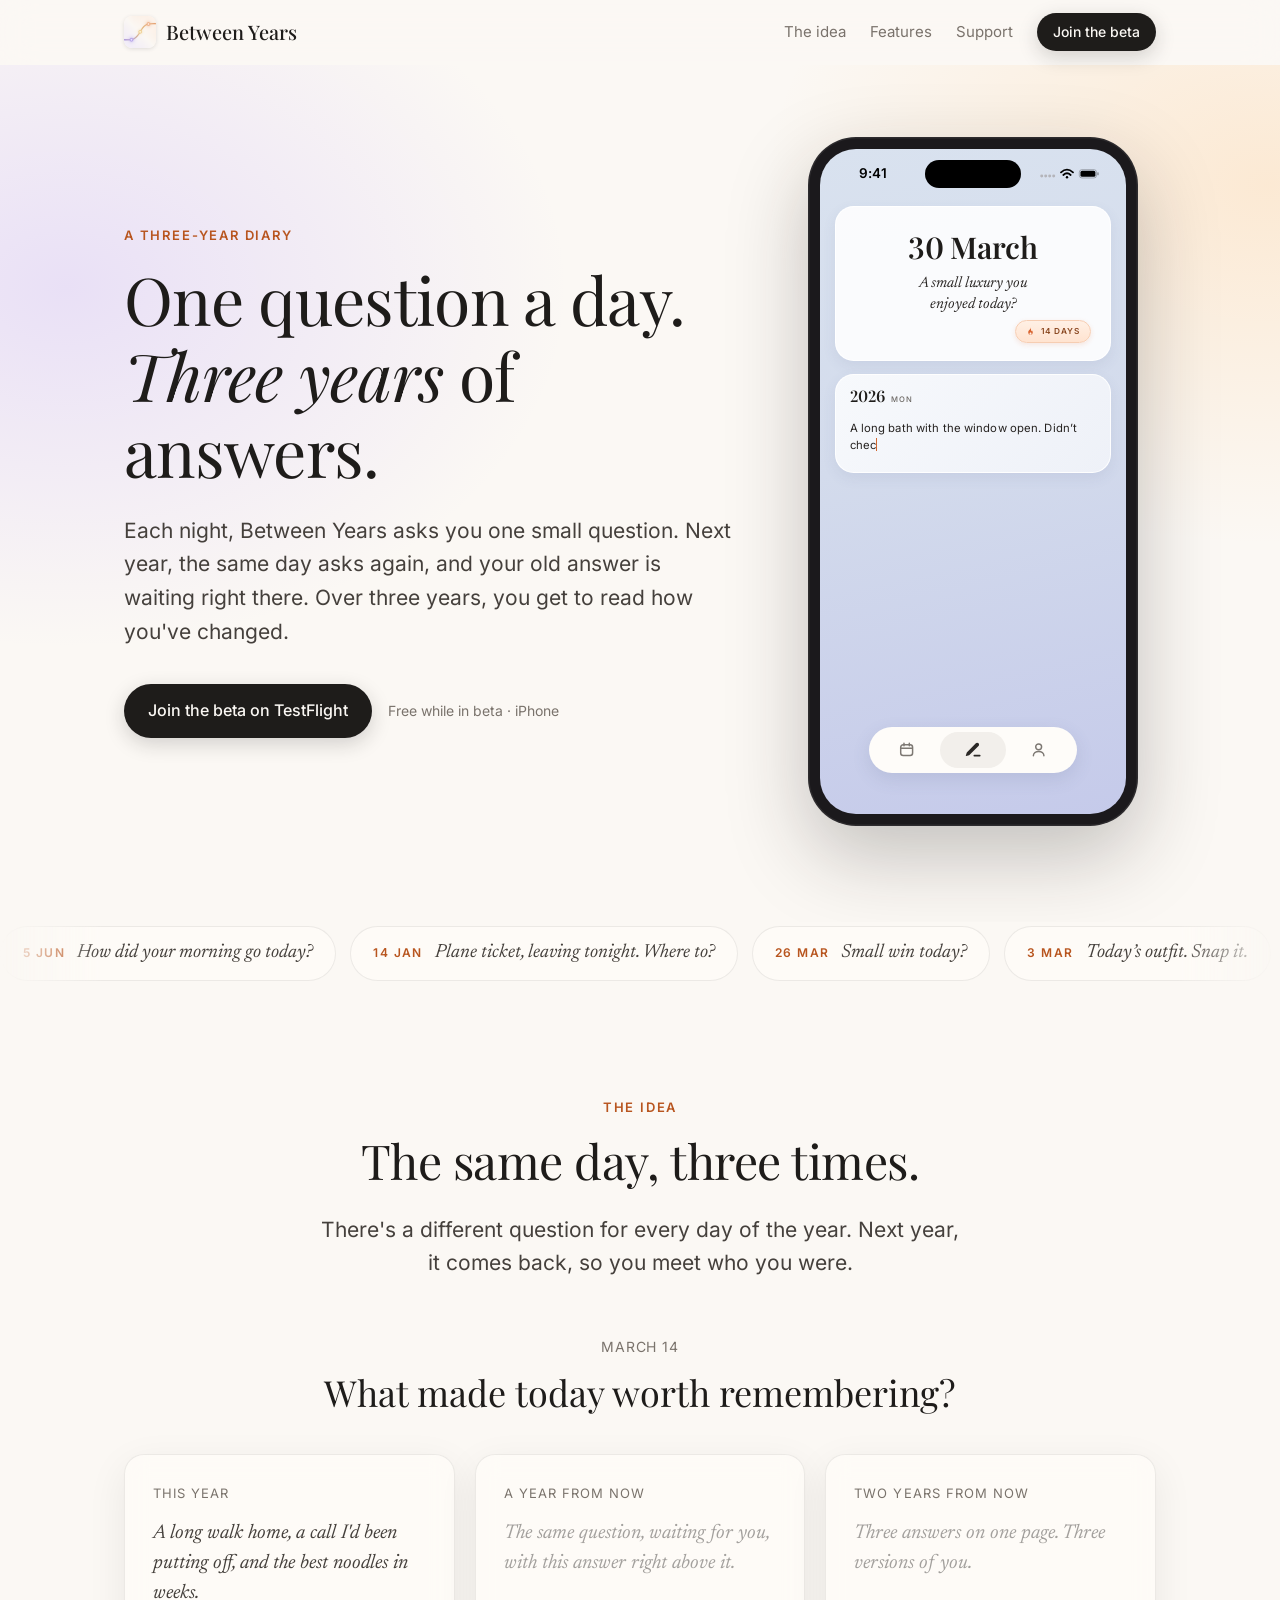
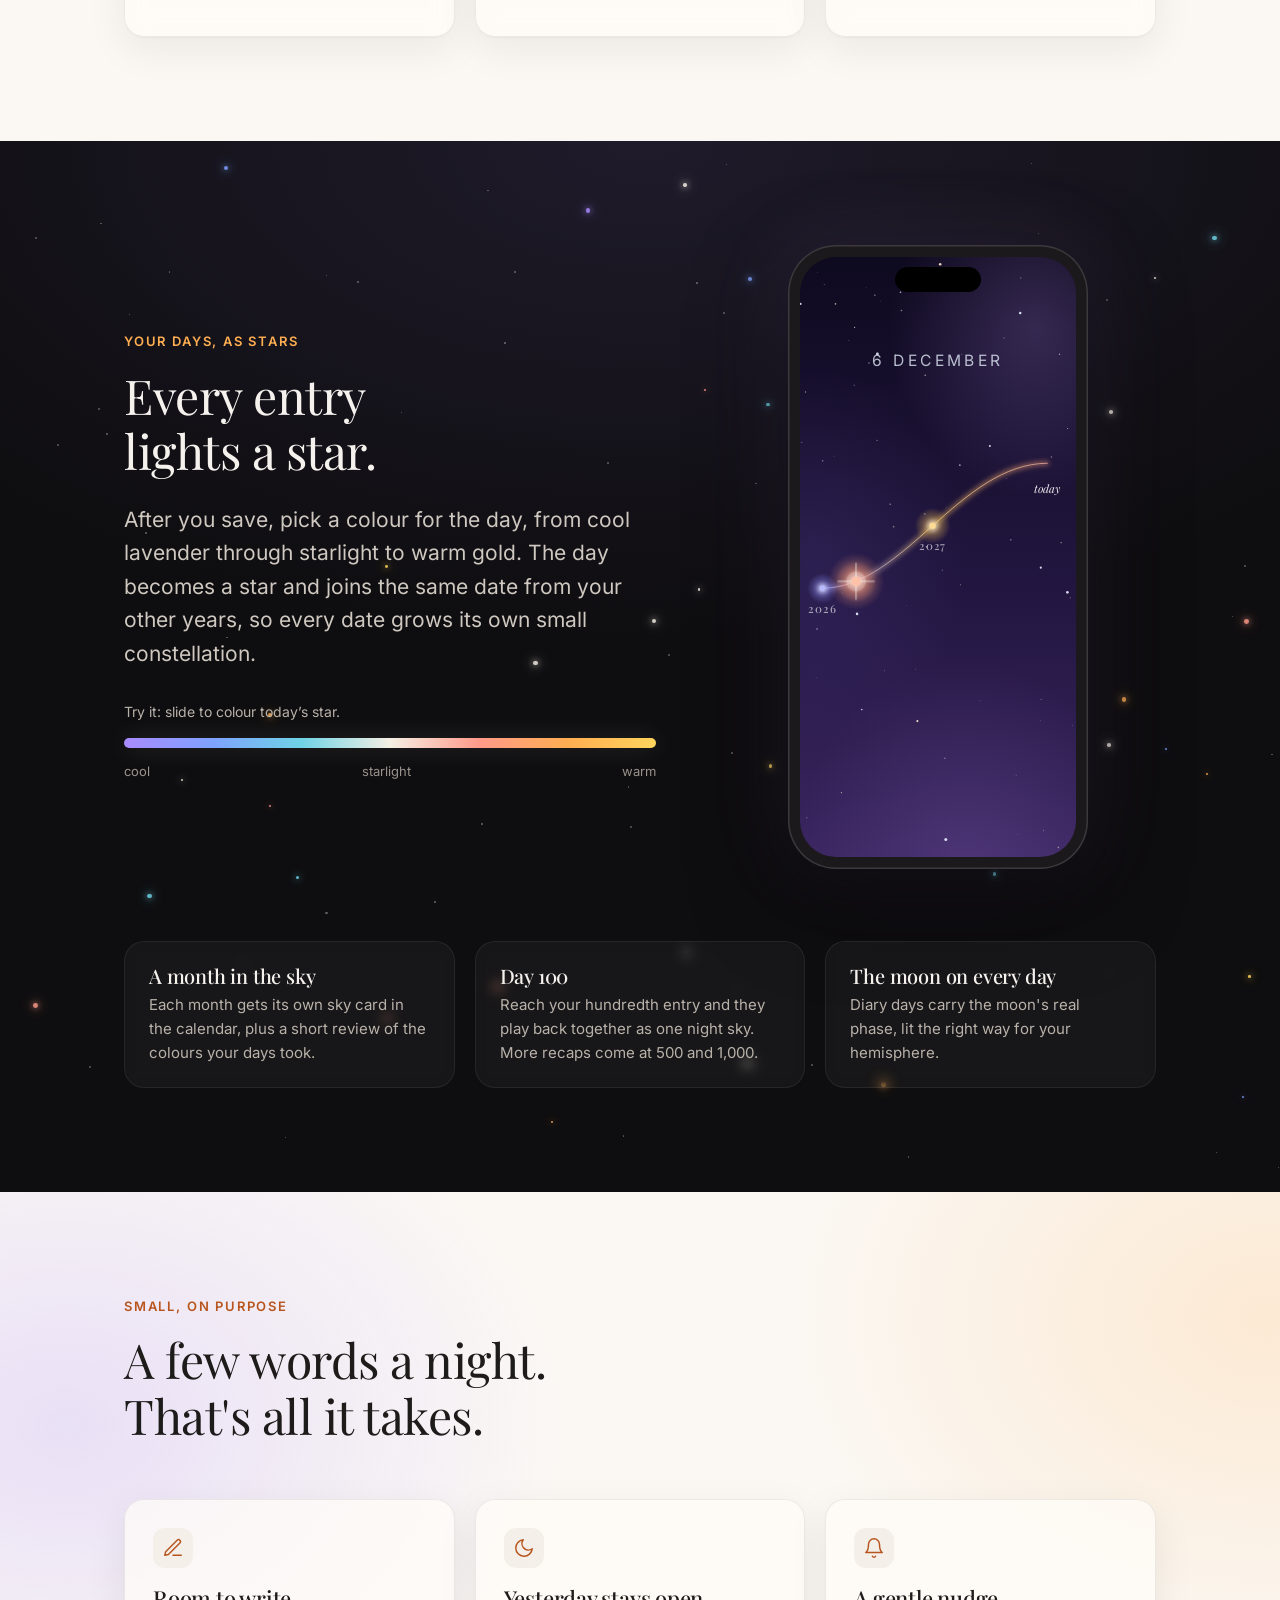
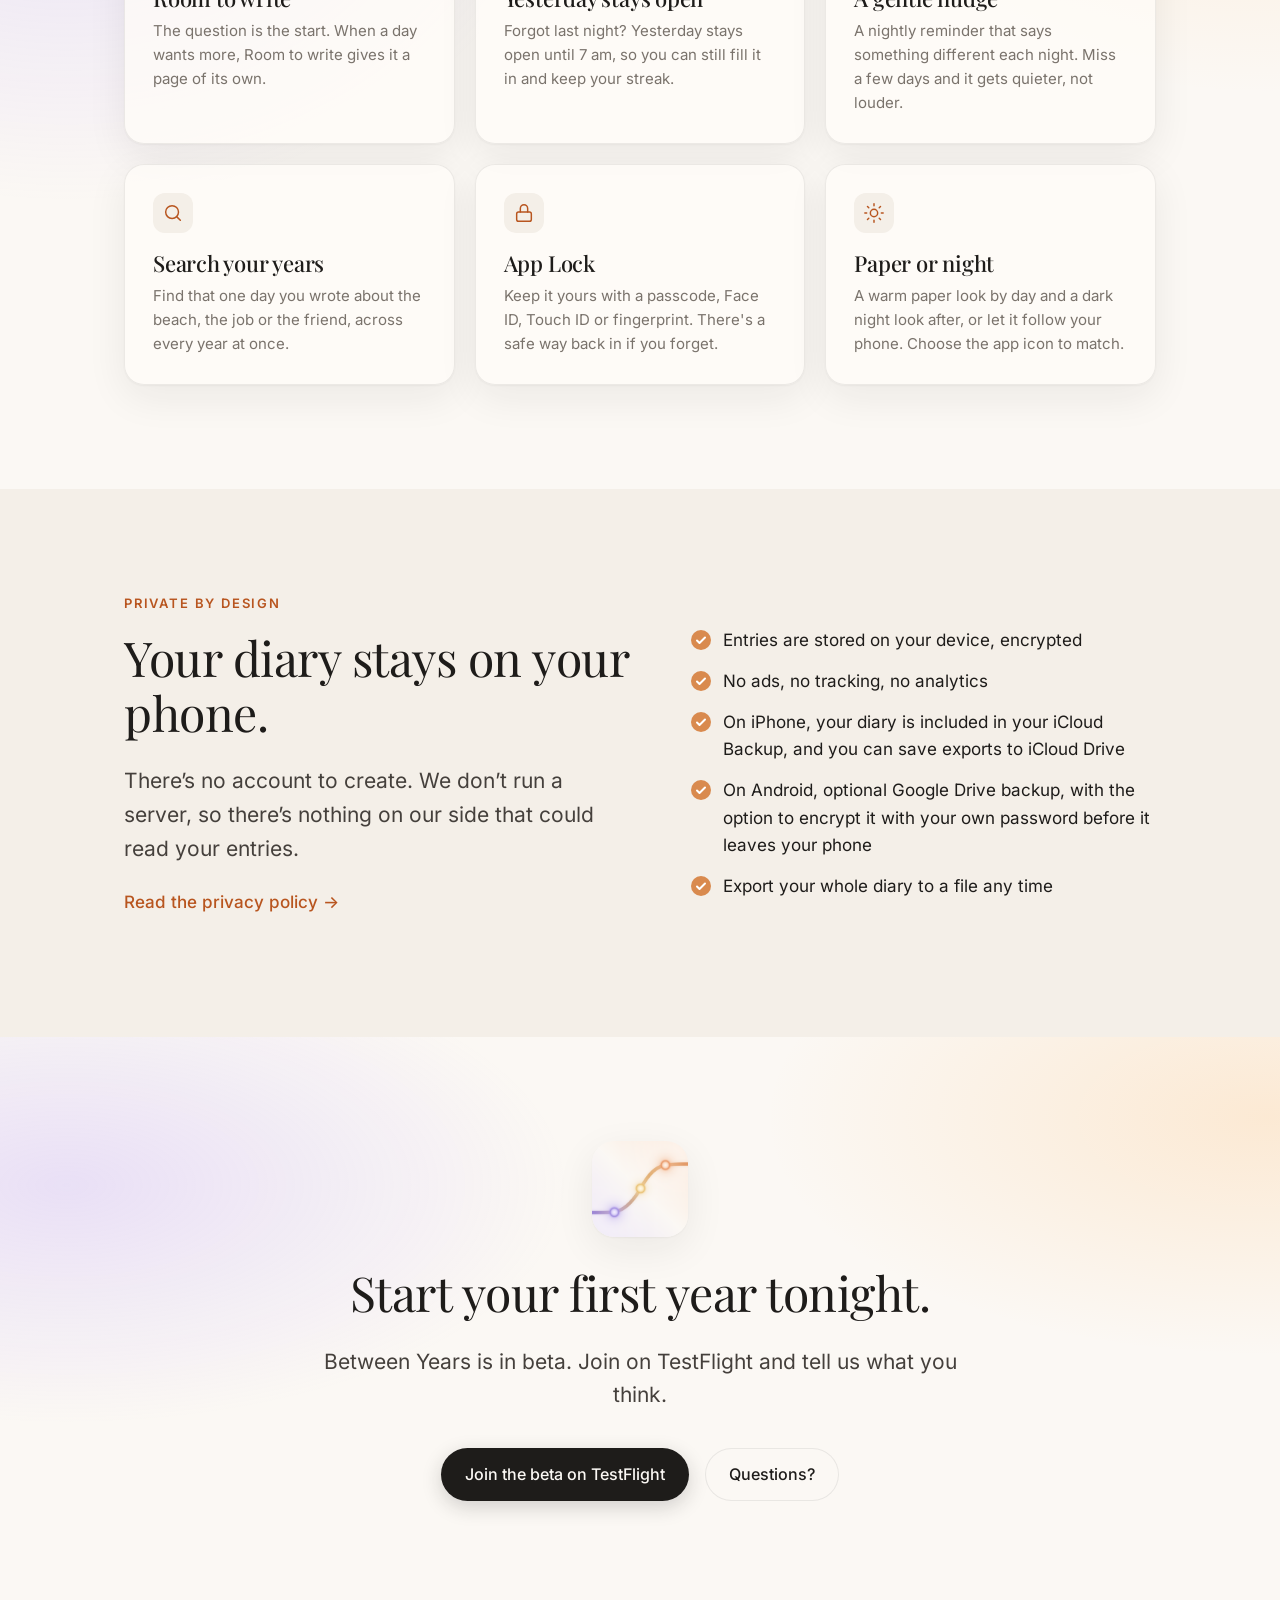
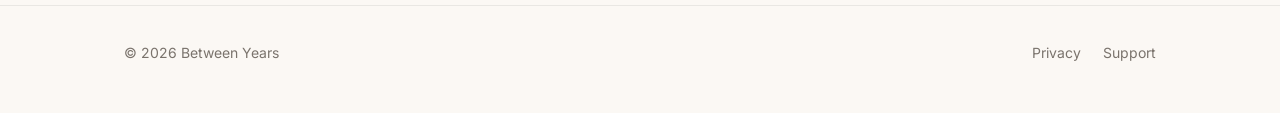
==== index.html @ c5ee7091 "Between Years product site: home, privacy and support pages Co-Authored-By: Claude Opus 5.5 <noreply" ====
<!doctype html>
<html lang="en">
<head>
  <meta charset="utf-8">
  <meta name="viewport" content="width=device-width, initial-scale=1">
  <title>Between Years — a three-year diary</title>
  <meta name="description" content="One simple question a day. Three years of answers, side by side. Between Years is a quiet diary for iPhone and Android.">
  <meta name="theme-color" content="#FBF8F4" media="(prefers-color-scheme: light)">
  <meta name="theme-color" content="#0E0D0F" media="(prefers-color-scheme: dark)">
  <meta property="og:title" content="Between Years — a three-year diary">
  <meta property="og:description" content="One simple question a day. Three years of answers, side by side.">
  <meta property="og:image" content="assets/img/icon-256.png">
  <link rel="icon" href="assets/img/favicon.png" type="image/png">
  <link rel="apple-touch-icon" href="assets/img/apple-touch-icon.png">
  <link rel="preload" href="assets/fonts/PlayfairDisplay-Regular.ttf" as="font" type="font/ttf" crossorigin>
  <link rel="stylesheet" href="css/style.css?v=10">
  <script>document.documentElement.classList.add("js")</script>
</head>
<body>

<header class="site-header">
  <div class="wrap">
    <a class="brand" href="index.html"><img src="assets/img/icon-256.png" alt="">Between Years</a>
    <nav class="nav" aria-label="Main">
      <a href="#idea">The idea</a>
      <a href="#features">Features</a>
      <a href="support.html">Support</a>
      <!-- Beta link: set BETA_URL in js/main.js -->
      <a class="btn" href="#join">Join the beta</a>
    </nav>
  </div>
</header>

<main>

  <!-- Hero -->
  <section class="hero glow">
    <div class="wrap">
      <div>
        <p class="eyebrow">A three-year diary</p>
        <h1>One question a day.<br><em>Three years</em> of answers.</h1>
        <p class="lead">Each night, Between Years asks you one small question. Next year, the same day asks again, and your old answer is waiting right there. Over three years, you get to read how you've changed.</p>
        <div class="hero-actions" id="join">
          <!-- Beta link: set BETA_URL in js/main.js -->
          <a class="btn" href="#" data-beta>Join the beta on TestFlight</a>
          <span class="hero-note">Free while in beta · iPhone</span>
        </div>
      </div>

      <div class="phone phone-home" role="img" aria-label="Between Years Home screen: the question for 30 March, 'A small luxury you enjoyed today?', with answers from 2026, 2027 and 2028">
        <div class="screen"><div class="ui">
          <div class="island"></div>
          <div class="status-time">9:41</div>
          <svg class="status-icons" viewBox="0 0 180 40" aria-hidden="true"><g fill="#B4B4BA"><circle cx="5" cy="27" r="4.5"/><circle cx="17" cy="27" r="4.5"/><circle cx="29" cy="27" r="4.5"/><circle cx="41" cy="27" r="4.5"/></g><g fill="none" stroke="#000" stroke-width="5.5" stroke-linecap="round"><path d="M63 16Q81 0 99 16"/><path d="M70 24Q81 14 92 24"/></g><circle cx="81" cy="31" r="3.6"/><rect x="118" y="8" width="52" height="25" rx="8" fill="none" stroke="#000" stroke-opacity=".4" stroke-width="2"/><rect x="121.5" y="11.5" width="45" height="18" rx="5"/><rect x="172.5" y="16" width="3.5" height="9" rx="1.5" fill-opacity=".45"/></svg>

          <div class="g-card prompt seq">
            <div class="p-date">30 March</div>
            <div class="p-q">A small luxury you<br>enjoyed today?</div>
            <div class="p-streak"><svg viewBox="0 0 24 24" aria-hidden="true"><path d="M12 2.5c.6 3-1.2 4.6-2.6 6.2C8 10.3 7 11.8 7 14.2a5 5 0 0 0 10 0c0-2.4-1.1-4-2-5.2-.3 1.4-1 2.2-1.9 2.6.5-3.5-.4-6.6-1.1-9.1Z" fill="#D9632E"/><path d="M12 13c1.4 1.3 2.2 2.4 2.2 3.6a2.2 2.2 0 0 1-4.4 0c0-1 .6-1.9 1.4-2.6.2.6.5 1 .8 1.1 0-.7 0-1.4 0-2.1Z" fill="#FFF2EA"/></svg>14 days</div>
          </div>

          <div class="g-card yr-card yr-item seq">
            <div class="yr-head"><span class="yr">2026</span><span class="wd">Mon</span><span class="dot" style="--c:#8F8CF2"></span></div>
            <p data-type>A long bath with the window open. Didn’t check my phone once.</p>
          </div>

          <div class="note-stack yr-item seq">
            <div class="g-card yr-card">
              <div class="yr-head"><span class="yr">2027</span><span class="wd">Tue</span><span class="dot" style="--c:#6DB3EC"></span></div>
              <p data-type>Fresh flowers for the kitchen table, just because.</p>
            </div>
          </div>

          <div class="g-card yr-card yr-item seq">
            <div class="yr-head"><span class="yr">2028</span><span class="wd">Thu</span><span class="dot" style="--c:#F4A79B"></span></div>
            <p data-type>Warm bread from the new bakery. Half of it was gone before I got home.</p>
          </div>

          <div class="pill-nav seq" aria-hidden="true">
            <span><svg viewBox="0 0 27 27" fill="none"><rect x="3" y="4.8" width="21" height="19.2" rx="4.4" stroke="currentColor" stroke-width="2.6" stroke-linejoin="round"/><path d="M3.6 10.9H23.4M8.8 2.4V6.8M18.2 2.4V6.8" stroke="currentColor" stroke-width="2.6" stroke-linecap="round"/></svg></span>
            <span class="on"><svg viewBox="0 0 27 27"><path d="M23.821 7.0707C24.4376 6.4542 24.7841 5.618 24.7842 4.74604C24.7844 3.87407 24.4381 3.03778 23.8216 2.42113C23.2051 1.80449 22.3689 1.458 21.4969 1.45789C20.625 1.45778 19.7887 1.80406 19.172 2.42055L3.60621 17.9899C3.33542 18.2599 3.13515 18.5923 3.02305 18.9579L1.48233 24.0338C1.45219 24.1346 1.44991 24.2418 1.47574 24.3438C1.50158 24.4459 1.55455 24.539 1.62905 24.6134C1.70355 24.6878 1.7968 24.7406 1.8989 24.7663C2.00099 24.792 2.10814 24.7895 2.20895 24.7592L7.28598 23.2197C7.65124 23.1086 7.98364 22.9095 8.25403 22.64L23.821 7.0707Z" fill="currentColor"/><path d="M16.4 24.06H26" stroke="currentColor" stroke-width="2.9" stroke-linecap="round"/></svg></span>
            <span><svg viewBox="0 0 27 27" fill="none"><circle cx="13.5" cy="8.6" r="5.2" stroke="currentColor" stroke-width="2.6"/><path d="M4.2 24.2C4.2 19.6 8.36 16.6 13.5 16.6C18.64 16.6 22.8 19.6 22.8 24.2" stroke="currentColor" stroke-width="2.6" stroke-linecap="round"/></svg></span>
          </div>
        </div></div>
      </div>
    </div>
  </section>

  <!-- A few of the questions -->
  <section class="questions" aria-label="A few of the daily questions">
    <div class="marquee">
      <ul class="track">
        <li><span class="q-date">5 Jun</span><span class="q-text">How did your morning go today?</span></li>
        <li><span class="q-date">14 Jan</span><span class="q-text">Plane ticket, leaving tonight. Where to?</span></li>
        <li><span class="q-date">26 Mar</span><span class="q-text">Small win today?</span></li>
        <li><span class="q-date">3 Mar</span><span class="q-text">Today’s outfit. Snap it.</span></li>
        <li><span class="q-date">20 May</span><span class="q-text">Did you treat yourself today? How?</span></li>
        <li><span class="q-date">19 Oct</span><span class="q-text">A free afternoon tomorrow. What do you do?</span></li>
        <li><span class="q-date">15 May</span><span class="q-text">What took up most of your time today?</span></li>
        <li><span class="q-date">30 Mar</span><span class="q-text">A small luxury you enjoyed today?</span></li>
        <li><span class="q-date">16 Mar</span><span class="q-text">Describe today in three words.</span></li>
        <li><span class="q-date">19 Mar</span><span class="q-text">Today’s weather, and your mood?</span></li>
      </ul>
    </div>
  </section>

  <!-- The idea -->
  <section id="idea">
    <div class="wrap">
      <div class="section-head center reveal">
        <p class="eyebrow">The idea</p>
        <h2>The same day, three times.</h2>
        <p class="lead">There's a different question for every day of the year. Next year, it comes back, so you meet who you were.</p>
      </div>

      <div class="question-card reveal">
        <div class="date">MARCH 14</div>
        <div class="q">What made today worth remembering?</div>
      </div>

      <div class="years">
        <article class="year reveal">
          <div class="when"><span>This year</span><span class="moon" style="color:#FFAE52"></span></div>
          <blockquote>A long walk home, a call I'd been putting off, and the best noodles in weeks.</blockquote>
        </article>
        <article class="year later reveal">
          <div class="when"><span>A year from now</span></div>
          <blockquote>The same question, waiting for you, with this answer right above it.</blockquote>
        </article>
        <article class="year later reveal">
          <div class="when"><span>Two years from now</span></div>
          <blockquote>Three answers on one page. Three versions of you.</blockquote>
        </article>
      </div>
    </div>
  </section>

  <!-- Night sky -->
  <section class="night" id="sky">
    <div class="sky" aria-hidden="true"></div>
    <div class="wrap">
      <div class="night-top">
        <div class="night-text reveal">
          <p class="eyebrow">Your days, as stars</p>
          <h2>Every entry<br>lights a star.</h2>
          <p class="lead">After you save, pick a colour for the day, from cool lavender through starlight to warm gold. The day becomes a star and joins the same date from your other years, so every date grows its own small constellation.</p>
        </div>
        <div class="phone phone-sky" role="img" aria-label="The night sky for today’s date in the third year: three stars joined by a line, labelled 2026, 2027 and today">
          <div class="screen sky-screen">
          <svg class="constellation" viewBox="0 0 1080 1920" preserveAspectRatio="xMidYMid slice" aria-hidden="true">
            <defs>
              <radialGradient id="h0"><stop offset="0" stop-color="#9596FF" stop-opacity=".65"/><stop offset=".7" stop-color="#9596FF" stop-opacity="0"/></radialGradient>
              <radialGradient id="h1"><stop offset="0" stop-color="#FFC959" stop-opacity=".65"/><stop offset=".7" stop-color="#FFC959" stop-opacity="0"/></radialGradient>
              <radialGradient id="h2"><stop offset="0" stop-color="#FFA078" stop-opacity=".65"/><stop offset=".7" stop-color="#FFA078" stop-opacity="0"/></radialGradient>
              <linearGradient id="lineGlow" gradientUnits="userSpaceOnUse" x1="170" y1="1060" x2="890" y2="660"><stop offset="0" stop-color="#9596FF"/><stop offset=".5" stop-color="#FFC959"/><stop offset="1" stop-color="#FFA078"/></linearGradient>
              <linearGradient id="lineCore" gradientUnits="userSpaceOnUse" x1="170" y1="1060" x2="890" y2="660"><stop offset="0" stop-color="#BABBFF"/><stop offset=".5" stop-color="#FFDC93"/><stop offset="1" stop-color="#FFC1A7"/></linearGradient>
              <linearGradient id="shootG" gradientUnits="userSpaceOnUse" x1="921" y1="242" x2="800" y2="330"><stop offset="0" stop-color="#fff" stop-opacity="0"/><stop offset="1" stop-color="#fff" stop-opacity=".9"/></linearGradient>
              <filter id="cBlur" x="-20%" y="-20%" width="140%" height="140%"><feGaussianBlur stdDeviation="9"/></filter>
              <filter id="cGlow" x="-150%" y="-150%" width="400%" height="400%"><feGaussianBlur stdDeviation="6"/></filter>
            </defs>
            <g><circle class="tw tw0" cx="233" cy="1075" r="1.1" fill="#E8EEFF" opacity="0.57"/><circle class="tw tw1" cx="547" cy="23" r="4.1" fill="#FFE9D2" opacity="0.90"/><circle class="tw tw2" cx="474" cy="1485" r="3.4" fill="#FFE9D2" opacity="0.90"/><circle class="tw tw0" cx="934" cy="914" r="1.7" fill="#FFE9D2" opacity="0.79"/><circle class="tw tw1" cx="355" cy="141" r="1.2" fill="#E8EEFF" opacity="0.45"/><circle class="tw tw2" cx="612" cy="1049" r="1.7" fill="#FFE9D2" opacity="0.57"/><circle class="tw tw0" cx="281" cy="1142" r="4.1" fill="#E8EEFF" opacity="0.90"/><circle class="tw tw1" cx="499" cy="378" r="2.4" fill="#FFE9D2" opacity="0.65"/><circle class="tw tw2" cx="562" cy="1604" r="2.3" fill="#E8EEFF" opacity="0.44"/><circle class="tw tw0" cx="468" cy="1319" r="1.3" fill="#FFE9D2" opacity="0.54"/><circle class="tw tw1" cx="773" cy="905" r="2.6" fill="#E8EEFF" opacity="0.46"/><circle class="tw tw2" cx="610" cy="666" r="2.5" fill="#E8EEFF" opacity="0.77"/><circle class="tw tw0" cx="153" cy="1190" r="2.2" fill="#E8EEFF" opacity="0.80"/><circle class="tw tw1" cx="439" cy="1115" r="1.0" fill="#FFE9D2" opacity="0.53"/><circle class="tw tw2" cx="152" cy="1345" r="1.2" fill="#E8EEFF" opacity="0.42"/><circle class="tw tw0" cx="171" cy="652" r="2.0" fill="#E8EEFF" opacity="0.74"/><circle class="tw tw1" cx="345" cy="586" r="1.6" fill="#E8EEFF" opacity="0.74"/><circle class="tw tw2" cx="255" cy="267" r="1.4" fill="#E8EEFF" opacity="0.54"/><circle class="tw tw0" cx="104" cy="593" r="1.7" fill="#E8EEFF" opacity="0.58"/><circle class="tw tw1" cx="554" cy="1002" r="2.2" fill="#E8EEFF" opacity="0.33"/><circle class="tw tw2" cx="870" cy="1416" r="1.7" fill="#FFE9D2" opacity="0.50"/><circle class="tw tw0" cx="155" cy="50" r="1.4" fill="#E8EEFF" opacity="0.38"/><circle class="tw tw1" cx="100" cy="150" r="3.4" fill="#E8EEFF" opacity="0.90"/><circle class="tw tw2" cx="869" cy="994" r="3.5" fill="#E8EEFF" opacity="0.90"/><circle class="tw tw0" cx="420" cy="113" r="2.5" fill="#E8EEFF" opacity="0.80"/><circle class="tw tw1" cx="176" cy="88" r="1.6" fill="#E8EEFF" opacity="0.43"/><circle class="tw tw2" cx="120" cy="1794" r="2.0" fill="#E8EEFF" opacity="0.37"/><circle class="tw tw0" cx="565" cy="1864" r="4.9" fill="#E8EEFF" opacity="0.90"/><circle class="tw tw1" cx="423" cy="171" r="2.4" fill="#E8EEFF" opacity="0.57"/><circle class="tw tw2" cx="296" cy="1448" r="2.8" fill="#E8EEFF" opacity="0.73"/><circle class="tw tw0" cx="751" cy="259" r="1.9" fill="#FFE9D2" opacity="0.48"/><circle class="tw tw1" cx="346" cy="310" r="4.6" fill="#E8EEFF" opacity="0.90"/><circle class="tw tw2" cx="925" cy="1889" r="2.7" fill="#FFE9D2" opacity="0.48"/><circle class="tw tw0" cx="273" cy="225" r="2.1" fill="#E8EEFF" opacity="0.75"/><circle class="tw tw1" cx="675" cy="1420" r="1.2" fill="#E8EEFF" opacity="0.63"/><circle class="tw tw2" cx="760" cy="709" r="1.3" fill="#E8EEFF" opacity="0.69"/><circle class="tw tw0" cx="955" cy="549" r="1.7" fill="#E8EEFF" opacity="0.77"/><circle class="tw tw1" cx="212" cy="150" r="2.6" fill="#FFE9D2" opacity="0.70"/><circle class="tw tw2" cx="963" cy="1090" r="1.6" fill="#FFE9D2" opacity="0.57"/><circle class="tw tw0" cx="954" cy="1073" r="4.3" fill="#E8EEFF" opacity="0.90"/><circle class="tw tw1" cx="867" cy="1484" r="1.4" fill="#E8EEFF" opacity="0.43"/><circle class="tw tw2" cx="616" cy="311" r="1.8" fill="#E8EEFF" opacity="0.37"/><circle class="tw tw0" cx="503" cy="927" r="2.6" fill="#E8EEFF" opacity="0.51"/><circle class="tw tw1" cx="568" cy="801" r="1.0" fill="#FFE9D2" opacity="0.52"/><circle class="tw tw2" cx="803" cy="179" r="4.1" fill="#E8EEFF" opacity="0.90"/><circle class="tw tw0" cx="387" cy="791" r="2.0" fill="#FFE9D2" opacity="0.69"/><circle class="tw tw1" cx="319" cy="339" r="2.4" fill="#E8EEFF" opacity="0.55"/><circle class="tw tw2" cx="903" cy="640" r="2.1" fill="#E8EEFF" opacity="0.55"/><circle class="tw tw0" cx="498" cy="822" r="1.9" fill="#E8EEFF" opacity="0.77"/><circle class="tw tw1" cx="929" cy="311" r="2.0" fill="#E8EEFF" opacity="0.77"/><circle class="tw tw2" cx="207" cy="638" r="1.1" fill="#FFE9D2" opacity="0.42"/><circle class="tw tw0" cx="790" cy="1658" r="1.3" fill="#E8EEFF" opacity="0.66"/><circle class="tw tw1" cx="877" cy="1836" r="1.4" fill="#E8EEFF" opacity="0.78"/><circle class="tw tw2" cx="971" cy="1499" r="1.3" fill="#E8EEFF" opacity="0.52"/><circle class="tw tw0" cx="272" cy="410" r="2.3" fill="#E8EEFF" opacity="0.31"/><circle class="tw tw1" cx="116" cy="432" r="2.1" fill="#FFE9D2" opacity="0.56"/><circle class="tw tw2" cx="794" cy="1847" r="1.2" fill="#FFE9D2" opacity="0.43"/><circle class="tw tw0" cx="338" cy="122" r="1.8" fill="#E8EEFF" opacity="0.76"/><circle class="tw tw1" cx="231" cy="1714" r="2.0" fill="#FFE9D2" opacity="0.65"/><circle class="tw tw2" cx="706" cy="605" r="3.3" fill="#E8EEFF" opacity="0.90"/><circle class="tw tw0" cx="805" cy="67" r="2.5" fill="#E8EEFF" opacity="0.33"/><circle class="tw tw1" cx="398" cy="863" r="2.7" fill="#FFE9D2" opacity="0.43"/><circle class="tw tw2" cx="310" cy="97" r="1.3" fill="#FFE9D2" opacity="0.33"/><circle class="tw tw0" cx="368" cy="1324" r="1.5" fill="#FFE9D2" opacity="0.55"/></g>
            <text class="c-date" x="540" y="350" text-anchor="middle">5 JUNE</text>
            <path class="c-line" d="M170 1060C430 1060 610 660 890 660" fill="none" stroke="url(#lineGlow)" stroke-width="11" stroke-opacity=".6" stroke-linecap="round" pathLength="1" filter="url(#cBlur)"/>
            <path class="c-line" d="M170 1060C430 1060 610 660 890 660" fill="none" stroke="url(#lineCore)" stroke-width="2.6" stroke-opacity=".8" stroke-linecap="round" pathLength="1"/>
            <g transform="translate(170 1060)"><g class="c-star " style="--d:.3s"><circle r="70" fill="url(#h0)"/><circle r="16.6" fill="#fff" opacity=".5" filter="url(#cGlow)"/><circle r="9.2" fill="#BABBFF"/></g></g>
            <text class="c-label" style="--d:.5s" x="170" y="1138" text-anchor="middle">2026</text>
            <g transform="translate(522.5 860)"><g class="c-star " style="--d:.6s"><circle r="82" fill="url(#h1)"/><circle r="18.5" fill="#fff" opacity=".5" filter="url(#cGlow)"/><circle r="10.3" fill="#FFDC93"/></g></g>
            <text class="c-label" style="--d:.8s" x="522.5" y="938" text-anchor="middle">2027</text>
            <g transform="translate(890 660)">
              <g class="c-today">
                <animateMotion id="todayMotion" begin="indefinite" dur="1.6s" fill="freeze" calcMode="spline" keyPoints="0;1" keyTimes="0;1" keySplines=".45 0 .55 1" path="M-720 400C-460 400 -280 0 0 0"/>
                <circle r="96" fill="url(#h2)"/>
                <g class="c-land"><circle r="130" fill="url(#h2)"/><path d="M-58 0H58M0 -58V58" stroke="#fff" stroke-opacity=".75" stroke-width="3" stroke-linecap="round"/><circle r="28.5" fill="none" stroke="#fff" stroke-opacity=".5" stroke-width="2"/></g>
                <circle r="27" fill="#fff" opacity=".5" filter="url(#cGlow)"/><circle class="t-core" r="15" fill="#FFC1A7"/>
              </g>
            </g>
            <text class="c-label c-todaylabel" x="890" y="754" text-anchor="middle">today</text>
            <g class="c-shoot"><line x1="921" y1="242" x2="800" y2="330" stroke="url(#shootG)" stroke-width="4" stroke-linecap="round"/><circle cx="800" cy="330" r="6" fill="#fff" opacity=".7" filter="url(#cGlow)"/></g>
          </svg>
            <div class="island"></div>
          </div>
        </div>
        <div class="mood">
          <p class="mood-hint">Try it: slide to colour today’s star.</p>
          <input class="mood-range" type="range" min="0" max="100" value="72" aria-label="Colour of today’s star, from cool lavender to warm gold">
          <div class="mood-labels"><span>cool</span><span>starlight</span><span>warm</span></div>
        </div>
      </div>
      <ul class="sky-list">
        <li class="reveal"><h3>A month in the sky</h3><p>Each month gets its own sky card in the calendar, plus a short review of the colours your days took.</p></li>
        <li class="reveal"><h3>Day 100</h3><p>Reach your hundredth entry and they play back together as one night sky. More recaps come at 500 and 1,000.</p></li>
        <li class="reveal"><h3>The moon on every day</h3><p>Diary days carry the moon's real phase, lit the right way for your hemisphere.</p></li>
      </ul>
    </div>
  </section>

  <!-- Features -->
  <section id="features" class="glow">
    <div class="wrap">
      <div class="section-head reveal">
        <p class="eyebrow">Small, on purpose</p>
        <h2>A few words a night.<br>That's all it takes.</h2>
      </div>

      <div class="features">
        <article class="feature reveal">
          <div class="ico"><svg viewBox="0 0 24 24" fill="none" stroke="currentColor" stroke-width="1.6" stroke-linecap="round" stroke-linejoin="round"><path d="M12 20h9"/><path d="M16.5 3.5a2.1 2.1 0 0 1 3 3L7 19l-4 1 1-4Z"/></svg></div>
          <h3>Room to write</h3>
          <p>The question is the start. When a day wants more, Room to write gives it a page of its own.</p>
        </article>
        <article class="feature reveal">
          <div class="ico"><svg viewBox="0 0 24 24" fill="none" stroke="currentColor" stroke-width="1.6" stroke-linecap="round" stroke-linejoin="round"><path d="M21 12.8A9 9 0 1 1 11.2 3a7 7 0 0 0 9.8 9.8Z"/></svg></div>
          <h3>Yesterday stays open</h3>
          <p>Forgot last night? Yesterday stays open until 7 am, so you can still fill it in and keep your streak.</p>
        </article>
        <article class="feature reveal">
          <div class="ico"><svg viewBox="0 0 24 24" fill="none" stroke="currentColor" stroke-width="1.6" stroke-linecap="round" stroke-linejoin="round"><path d="M6 8a6 6 0 0 1 12 0c0 7 3 9 3 9H3s3-2 3-9"/><path d="M10.3 21a1.9 1.9 0 0 0 3.4 0"/></svg></div>
          <h3>A gentle nudge</h3>
          <p>A nightly reminder that says something different each night. Miss a few days and it gets quieter, not louder.</p>
        </article>
        <article class="feature reveal">
          <div class="ico"><svg viewBox="0 0 24 24" fill="none" stroke="currentColor" stroke-width="1.6" stroke-linecap="round" stroke-linejoin="round"><circle cx="11" cy="11" r="7"/><path d="m20 20-3.5-3.5"/></svg></div>
          <h3>Search your years</h3>
          <p>Find that one day you wrote about the beach, the job or the friend, across every year at once.</p>
        </article>
        <article class="feature reveal">
          <div class="ico"><svg viewBox="0 0 24 24" fill="none" stroke="currentColor" stroke-width="1.6" stroke-linecap="round" stroke-linejoin="round"><rect x="4" y="11" width="16" height="10" rx="2"/><path d="M8 11V7a4 4 0 0 1 8 0v4"/></svg></div>
          <h3>App Lock</h3>
          <p>Keep it yours with a passcode, Face ID, Touch ID or fingerprint. There's a safe way back in if you forget.</p>
        </article>
        <article class="feature reveal">
          <div class="ico"><svg viewBox="0 0 24 24" fill="none" stroke="currentColor" stroke-width="1.6" stroke-linecap="round" stroke-linejoin="round"><circle cx="12" cy="12" r="4"/><path d="M12 2v2M12 20v2M4.9 4.9l1.4 1.4M17.7 17.7l1.4 1.4M2 12h2M20 12h2M4.9 19.1l1.4-1.4M17.7 6.3l1.4-1.4"/></svg></div>
          <h3>Paper or night</h3>
          <p>A warm paper look by day and a dark night look after, or let it follow your phone. Choose the app icon to match.</p>
        </article>
      </div>
    </div>
  </section>

  <!-- Privacy -->
  <section class="promise">
    <div class="wrap">
      <div class="reveal">
        <p class="eyebrow">Private by design</p>
        <h2>Your diary stays on your phone.</h2>
        <p class="lead">There’s no account to create. We don’t run a server, so there’s nothing on our side that could read your entries.</p>
        <p style="margin-top:24px"><a class="text-link" href="privacy.html">Read the privacy policy →</a></p>
      </div>
      <ul class="checks reveal">
        <li>Entries are stored on your device, encrypted</li>
        <li>No ads, no tracking, no analytics</li>
        <li>On iPhone, your diary is included in your iCloud Backup, and you can save exports to iCloud Drive</li>
        <li>On Android, optional Google Drive backup, with the option to encrypt it with your own password before it leaves your phone</li>
        <li>Export your whole diary to a file any time</li>
      </ul>
    </div>
  </section>

  <!-- CTA -->
  <section class="cta glow">
    <div class="wrap narrow reveal">
      <img src="assets/img/icon-256.png" alt="Between Years app icon">
      <h2>Start your first year tonight.</h2>
      <p class="lead">Between Years is in beta. Join on TestFlight and tell us what you think.</p>
      <div class="hero-actions">
        <!-- Beta link: set BETA_URL in js/main.js -->
        <a class="btn" href="#" data-beta>Join the beta on TestFlight</a>
        <a class="btn btn-ghost" href="support.html">Questions?</a>
      </div>
    </div>
  </section>

</main>

<footer class="site-footer">
  <div class="wrap">
    <span>© <span data-year>2026</span> Between Years</span>
    <nav aria-label="Footer">
      <a href="privacy.html">Privacy</a>
      <a href="support.html">Support</a>
    </nav>
  </div>
</footer>

<script src="js/main.js?v=10"></script>
</body>
</html>
---- css/style.css ----
/* Between Years — site styles. Colours and type follow the app (lib/core/theme). */

@font-face { font-family: "Playfair Display"; src: url("../assets/fonts/PlayfairDisplay-Regular.ttf") format("truetype"); font-weight: 400; font-display: swap; }
@font-face { font-family: "Playfair Display"; src: url("../assets/fonts/PlayfairDisplay-Medium.ttf") format("truetype"); font-weight: 500; font-display: swap; }
@font-face { font-family: "Playfair Display"; src: url("../assets/fonts/PlayfairDisplay-SemiBold.ttf") format("truetype"); font-weight: 600; font-display: swap; }
@font-face { font-family: "Playfair Display"; src: url("../assets/fonts/PlayfairDisplay-Italic.ttf") format("truetype"); font-weight: 400; font-style: italic; font-display: swap; }
@font-face { font-family: "Inter"; src: url("../assets/fonts/Inter-Regular.ttf") format("truetype"); font-weight: 400; font-display: swap; }
@font-face { font-family: "Inter"; src: url("../assets/fonts/Inter-Medium.ttf") format("truetype"); font-weight: 500; font-display: swap; }
@font-face { font-family: "Inter"; src: url("../assets/fonts/Inter-SemiBold.ttf") format("truetype"); font-weight: 600; font-display: swap; }
@font-face { font-family: "Newsreader"; src: url("../assets/fonts/Newsreader-Italic.ttf") format("truetype"); font-weight: 400; font-style: italic; font-display: swap; }

:root {
  --paper: #FBF8F4;
  --paper-2: #F4EFE8;
  --card: rgba(255, 252, 248, 0.72);
  --card-border: rgba(30, 28, 26, 0.08);
  --ink: #1E1C1A;
  --ink-soft: #45403C;
  --muted: #7A736C;
  --faint: #A3A09D;
  --accent: #D98A4E;
  --accent-ink: #B8551F;
  --caret: #D2662E;
  --night: #0E0D0F;
  --night-2: #17151C;
  --lavender: #A98BFF;
  --periwinkle: #7FA2FF;
  --ice: #6FD3E6;
  --starlight: #F5EFE4;
  --rose: #FF9A8A;
  --amber: #FFAE52;
  --gold: #FFD45C;
  --glow-a: rgba(169, 139, 255, 0.22);
  --glow-b: rgba(255, 174, 82, 0.20);
  --shadow: 0 1px 2px rgba(30, 28, 26, 0.04), 0 12px 40px rgba(30, 28, 26, 0.07);
  --radius: 20px;
  --serif: "Playfair Display", Georgia, serif;
  --sans: "Inter", -apple-system, BlinkMacSystemFont, "Segoe UI", sans-serif;
  --quote: "Newsreader", Georgia, serif;
  color-scheme: light dark;
}

@media (prefers-color-scheme: dark) {
  :root {
    --paper: #0E0D0F;
    --paper-2: #151318;
    --card: rgba(30, 27, 33, 0.66);
    --card-border: rgba(245, 242, 238, 0.08);
    --ink: #F5F2EE;
    --ink-soft: #D9D3CC;
    --muted: #9A938C;
    --faint: #747271;
    --accent: #E39A60;
    --accent-ink: #F0B184;
    --glow-a: rgba(169, 139, 255, 0.16);
    --glow-b: rgba(255, 174, 82, 0.10);
    --shadow: 0 1px 2px rgba(0, 0, 0, 0.3), 0 16px 48px rgba(0, 0, 0, 0.35);
  }
}

* { box-sizing: border-box; }
html { -webkit-text-size-adjust: 100%; scroll-behavior: smooth; }
body {
  margin: 0;
  background: var(--paper);
  color: var(--ink);
  font-family: var(--sans);
  font-size: 17px;
  line-height: 1.6;
  -webkit-font-smoothing: antialiased;
  overflow-x: hidden;
}
img { max-width: 100%; display: block; }
a { color: inherit; }
::selection { background: rgba(217, 138, 78, 0.25); }

.wrap { width: 100%; max-width: 1080px; margin: 0 auto; padding: 0 24px; }
.narrow { max-width: 720px; }

/* Soft glow like the app's mesh background */
.glow { position: relative; isolation: isolate; overflow: hidden; }
.glow::before {
  content: ""; position: absolute; inset: -10% -20% auto; height: 120%; z-index: -1; pointer-events: none;
  background:
    radial-gradient(40% 50% at 18% 30%, var(--glow-a), transparent 70%),
    radial-gradient(40% 50% at 85% 20%, var(--glow-b), transparent 70%);
}

/* Header */
.site-header { position: sticky; top: 0; z-index: 20; backdrop-filter: blur(16px); -webkit-backdrop-filter: blur(16px);
  background: color-mix(in srgb, var(--paper) 78%, transparent); border-bottom: 1px solid transparent; transition: border-color .3s; }
.site-header.scrolled { border-bottom-color: var(--card-border); }
.site-header .wrap { display: flex; align-items: center; justify-content: space-between; height: 64px; }
.brand { display: flex; align-items: center; gap: 10px; text-decoration: none; font-family: var(--serif); font-size: 20px; font-weight: 500; }
.brand img { width: 32px; height: 32px; border-radius: 8px; box-shadow: 0 1px 4px rgba(0,0,0,.12); }
.nav { display: flex; align-items: center; gap: 24px; font-size: 15px; }
.nav a { text-decoration: none; color: var(--muted); transition: color .2s; }
.nav a:hover, .nav a[aria-current="page"] { color: var(--ink); }
.nav .btn { color: #fff; }

/* Buttons */
.btn {
  display: inline-flex; align-items: center; gap: 8px; padding: 14px 24px; border-radius: 999px;
  background: var(--ink); color: var(--paper); text-decoration: none; font-weight: 500; font-size: 16px;
  transition: transform .2s, box-shadow .2s; box-shadow: 0 6px 20px rgba(30, 28, 26, 0.18);
}
.btn:hover { transform: translateY(-1px); box-shadow: 0 10px 28px rgba(30, 28, 26, 0.22); }
.nav .btn { padding: 8px 16px; font-size: 14px; color: var(--paper); }
.btn-ghost { background: transparent; color: var(--ink); box-shadow: inset 0 0 0 1px var(--card-border); }
.btn-ghost:hover { box-shadow: inset 0 0 0 1px var(--faint); }

/* Type */
h1, h2, h3 { font-family: var(--serif); font-weight: 400; line-height: 1.15; margin: 0; letter-spacing: -0.01em; }
h1 { font-size: clamp(40px, 5.2vw, 66px); }
h2 { font-size: clamp(32px, 4.6vw, 48px); }
h3 { font-size: 22px; font-weight: 500; }
.eyebrow { font-size: 13px; letter-spacing: 0.14em; text-transform: uppercase; color: var(--accent-ink); font-weight: 600; margin: 0 0 16px; }
.lead { font-size: clamp(18px, 2.2vw, 21px); color: var(--ink-soft); margin: 24px 0 0; }
.muted { color: var(--muted); }
em.accent { font-style: italic; color: var(--accent-ink); }

/* Hero */
.hero { padding: 72px 0 96px; }
.hero .wrap { display: grid; grid-template-columns: 1.25fr 0.75fr; gap: 56px; align-items: center; }
.hero h1 em { font-style: italic; }
.hero-actions { display: flex; flex-wrap: wrap; align-items: center; gap: 16px; margin-top: 36px; }
.hero-note { font-size: 14px; color: var(--muted); }

/* Phone mockup. Every size inside the screen is in cqw (1cqw = 1% of the screen's width),
   measured from a 920px-wide screenshot of the app: px / 9.2 = cqw. */
.phone {
  position: relative; width: 330px; max-width: 100%; margin: 0 auto;
  border-radius: 48px; padding: 12px; background: #1b191c;
  box-shadow: 0 30px 80px rgba(30, 28, 26, 0.25), inset 0 0 0 1.5px rgba(255,255,255,.08);
}
.screen {
  position: relative; aspect-ratio: 920 / 2000; border-radius: 36px; overflow: hidden; container-type: inline-size;
  color: #1E1C1A; background: linear-gradient(168deg, #D9E2EF 0%, #D3DBEC 45%, #C5CAEA 100%);
}
.ui { position: absolute; inset: 0; text-align: left; padding: 18.5cqw 5cqw 0; display: flex; flex-direction: column; gap: 4.5cqw; }
.island { position: absolute; top: 3.5cqw; left: 34.4cqw; width: 31.2cqw; height: 9.1cqw; border-radius: 99cqw; background: #000; }
.status-time { position: absolute; top: 6cqw; left: 12.8cqw; font-size: 4.4cqw; line-height: 1; font-weight: 600; letter-spacing: -0.01em; color: #000; }
.status-icons { position: absolute; top: 6cqw; right: 8.6cqw; width: 19.6cqw; height: 4.35cqw; }

.g-card {
  background: linear-gradient(135deg, rgba(251, 252, 254, 0.8), rgba(244, 246, 251, 0.6));
  border: 1px solid rgba(255, 255, 255, 0.9); border-radius: 6.1cqw;
  box-shadow: 0 1.6cqw 4.5cqw rgba(80, 90, 130, 0.09);
}
.prompt { padding: 8.4cqw 5cqw 5.6cqw; text-align: center; background: rgba(253, 253, 254, 0.93); margin-bottom: -0.4cqw; }
.p-date { font-family: var(--serif); font-weight: 600; font-size: 9.8cqw; line-height: 1; letter-spacing: -0.01em; font-variant-numeric: lining-nums; }
.p-q { font-family: var(--quote); font-style: italic; font-size: 5cqw; line-height: 6.95cqw; margin-top: 3.4cqw; color: #2A2725; }
.p-streak { margin: 1.6cqw 1.2cqw 0 auto; width: max-content; height: 7.6cqw; display: flex; align-items: center; gap: 1.5cqw; padding: 0 3.3cqw 0 2.9cqw; border-radius: 99cqw;
  background: linear-gradient(#FFF0E5, #FFE3D0); border: 1px solid #F6CDB2; box-shadow: 0 .6cqw 1.6cqw rgba(217, 99, 46, 0.14);
  color: #8A4720; font-size: 2.7cqw; font-weight: 600; letter-spacing: .1em; text-transform: uppercase; }
.p-streak svg { width: 3.6cqw; height: 3.6cqw; }

.note-stack { position: relative; }
.note-stack::after { content: ""; position: absolute; left: 5.2cqw; right: 5.2cqw; bottom: -2.1cqw; height: 7cqw; border-radius: 0 0 5cqw 5cqw;
  background: #E4E9F3; box-shadow: 0 1cqw 2.4cqw rgba(80, 90, 130, 0.07); transform: rotate(-0.6deg); transform-origin: right bottom; z-index: 0;
  transition: transform .8s cubic-bezier(.2,.7,.2,1), opacity .3s ease; }
.js .note-stack:not(.out)::after { transform: translateY(-3cqw); opacity: 0; }
.note-stack .yr-card { position: relative; z-index: 1; }
.yr-card { background: linear-gradient(135deg, #F7F9FC, #EEF1F8); height: 32.3cqw; padding: 3.9cqw 5.4cqw 1.6cqw 4.35cqw; display: flex; flex-direction: column; }
.yr-head { display: flex; align-items: baseline; gap: 2.2cqw; }
.yr { font-family: var(--serif); font-weight: 600; font-size: 5.2cqw; line-height: 1.1; font-variant-numeric: lining-nums; }
.wd { font-size: 2.5cqw; font-weight: 500; letter-spacing: .12em; text-transform: uppercase; color: #6E6A66; }
.dot { margin-left: auto; align-self: center; width: 2cqw; height: 2cqw; border-radius: 50%; background: var(--c); box-shadow: 0 0 1.6cqw var(--c); }
.yr-card p { margin: auto 0; font-size: 3.7cqw; line-height: 5.5cqw; letter-spacing: .01em; color: #262321; }

.pill-nav { position: absolute; left: 16.1cqw; bottom: 13.6cqw; width: 67.8cqw; height: 14.8cqw; padding: 0 1.65cqw; display: flex; align-items: center; justify-content: space-between;
  border-radius: 99cqw; background: #FEFCF9; box-shadow: 0 2cqw 6cqw rgba(80, 90, 130, 0.14); }
.pill-nav span { width: 21.4cqw; height: 11.5cqw; border-radius: 99cqw; display: grid; place-items: center; color: #7D7873; }
.pill-nav span.on { background: #F2EFEB; color: #2B2826; }
.pill-nav svg { width: 5cqw; height: 5cqw; }

/* Hero phone: each year arrives and is typed, one after another (main.js adds the classes) */
.js .phone-home .seq:not(.on) { opacity: 0; }
.phone-home .seq.on { animation: rise .8s cubic-bezier(.2,.7,.2,1) both; }
.js .phone-home .dot:not(.on) { opacity: 0; }
.phone-home .dot.on { animation: pop .45s cubic-bezier(.2,.7,.2,1) both; }
.phone-home .dot { transition: box-shadow .7s ease; }
.phone-home .dot.dim { box-shadow: 0 0 0 transparent; }
@keyframes rise { from { opacity: 0; transform: translateY(7cqw); } }
@keyframes fade { from { opacity: 0; } }
@keyframes pop { from { opacity: 0; transform: scale(.4); } }
.rest { visibility: hidden; }
.caret { display: inline-block; width: 0; height: 4.2cqw; margin-right: -.45cqw; vertical-align: -.7cqw; border-left: .45cqw solid #D2662E; animation: blink .9s steps(1) infinite; }
@keyframes blink { 50% { opacity: .2; } }

/* Night-sky phone: three years of the same day as one constellation */
.phone-sky { width: 300px; box-shadow: 0 30px 90px rgba(0,0,0,.5), 0 0 80px rgba(180,140,232,.14), inset 0 0 0 1.5px rgba(255,255,255,.14); }
.sky-screen {
  background:
    radial-gradient(75% 40% at 85% 12%, rgba(180,140,232,.22), transparent 70%),
    radial-gradient(80% 45% at 5% 50%, rgba(106,88,184,.16), transparent 70%),
    radial-gradient(90% 50% at 60% 102%, rgba(180,140,232,.16), transparent 70%),
    linear-gradient(180deg, #0E0A1F 0%, #221640 55%, #3A2560 100%);
}
.constellation { position: absolute; inset: 0; width: 100%; height: 100%; }
.c-date { font-family: var(--sans); font-weight: 400; font-size: 50px; letter-spacing: 11px; fill: #DCE3F2; fill-opacity: .82; }
#h2 stop, #lineGlow stop:last-child { stop-color: var(--today); }
#lineCore stop:last-child { stop-color: var(--today-core); }
.t-core { fill: var(--today-core); }
.c-label { font-family: var(--serif); font-weight: 500; font-size: 36px; letter-spacing: 2.7px; fill: #fff; fill-opacity: .6; }
.c-todaylabel { font-style: italic; letter-spacing: 0; fill-opacity: .9; }
.c-line { stroke-dasharray: 1; stroke-dashoffset: 0; }
.c-shoot { opacity: 0; }
.tw { animation: twinkle 4s ease-in-out infinite; }
.tw1 { animation-duration: 5.5s; animation-delay: -2s; }
.tw2 { animation-duration: 7s; animation-delay: -4s; }
.js .phone-sky:not(.play) :is(.c-star, .c-label, .c-today) { opacity: 0; }
.js .phone-sky:not(.play) .c-line { stroke-dashoffset: 1; }
.phone-sky.play .c-star { animation: bloom .7s cubic-bezier(.3,1.5,.5,1) var(--d, 0s) both; }
.phone-sky.play .c-label { animation: fade .6s ease var(--d, 0s) both; }
.phone-sky.play .c-line { animation: draw 1.6s cubic-bezier(.45,0,.55,1) 1s both; }
.phone-sky.play .c-today { animation: fade .25s ease 1s both; }
.phone-sky.play .c-land { animation: bloom .6s cubic-bezier(.2,.7,.2,1) 2.55s both; }
.phone-sky.play .c-todaylabel { --d: 2.6s; }
.phone-sky.play .c-shoot { animation: shoot 1.1s ease-out 3.1s both; }
@keyframes bloom { from { opacity: 0; transform: scale(0); } }
@keyframes draw { from { stroke-dashoffset: 1; } }
@keyframes shoot { 0% { opacity: 0; transform: translate(0, 0); } 30% { opacity: 1; } 100% { opacity: 0; transform: translate(-480px, 349px); } }

/* Question marquee */
.questions { padding: 0 0 8px; }
.marquee { display: flex; width: max-content; }
.js .marquee { animation: marquee 70s linear infinite; }
.questions:hover .marquee { animation-play-state: paused; }
.questions { overflow: hidden; -webkit-mask-image: linear-gradient(90deg, transparent, #000 8%, #000 92%, transparent); mask-image: linear-gradient(90deg, transparent, #000 8%, #000 92%, transparent); }
.track { display: flex; gap: 14px; list-style: none; margin: 0; padding: 4px 14px 4px 0; }
.track li { display: flex; align-items: baseline; gap: 12px; white-space: nowrap; padding: 11px 22px; border-radius: 999px; background: var(--card); border: 1px solid var(--card-border); }
.q-date { font-size: 12px; font-weight: 600; letter-spacing: .12em; text-transform: uppercase; color: var(--accent-ink); }
.q-text { font-family: var(--quote); font-style: italic; font-size: 19px; color: var(--ink-soft); }
@keyframes marquee { to { transform: translateX(-50%); } }
html:not(.js) .marquee { width: auto; }
html:not(.js) .track { flex-wrap: wrap; justify-content: center; padding: 0 16px; }

/* Sections */
section { padding: 104px 0; }
.section-head { max-width: 640px; margin-bottom: 56px; }
.center { text-align: center; margin-left: auto; margin-right: auto; }

/* The idea: three years, side by side */
.years { display: grid; grid-template-columns: repeat(3, 1fr); gap: 20px; }
.year {
  background: var(--card); border: 1px solid var(--card-border); border-radius: var(--radius); padding: 28px; box-shadow: var(--shadow);
  backdrop-filter: blur(12px); -webkit-backdrop-filter: blur(12px);
}
.year .when { display: flex; align-items: center; justify-content: space-between; font-size: 13px; letter-spacing: .08em; text-transform: uppercase; color: var(--muted); margin-bottom: 14px; }
.year blockquote { margin: 0; font-family: var(--quote); font-style: italic; font-size: 20px; line-height: 1.5; color: var(--ink-soft); }
.year.later blockquote { color: var(--faint); }
.question-card { text-align: center; margin: 0 auto 32px; max-width: 640px; }
.question-card .date { font-size: 14px; color: var(--muted); letter-spacing: .06em; }
.question-card .q { font-family: var(--serif); font-size: clamp(26px, 3.4vw, 36px); margin-top: 6px; }

/* Night sky */
.night { background: radial-gradient(120% 80% at 50% 0%, #1F1B2B 0%, var(--night) 60%); color: #F5F2EE; position: relative; overflow: hidden; }
.night { --today: #FFA078; --today-core: #FFC1A7; }
.night .lead { color: #CFC8C0; }
.night .eyebrow { color: var(--amber); }
.sky { position: absolute; inset: 0; pointer-events: none; }
.sky i { position: absolute; border-radius: 50%; background: currentColor; box-shadow: 0 0 6px currentColor, 0 0 14px currentColor; animation: twinkle 4s ease-in-out infinite; opacity: .85; }
.sky i.dust { box-shadow: none; opacity: .35; }
@keyframes twinkle { 50% { opacity: .35; } }
.night .wrap { position: relative; }
.night-top { display: grid; grid-template-columns: 1.1fr 0.9fr; grid-template-areas: "text phone" "mood phone"; column-gap: 64px; }
.night-text { grid-area: text; align-self: end; }
.night-top .phone-sky { grid-area: phone; align-self: center; }
.mood { grid-area: mood; align-self: start; }
.mood-bar { margin-top: 32px; height: 10px; border-radius: 999px; background: linear-gradient(90deg, var(--lavender), var(--periwinkle), var(--ice), var(--starlight), var(--rose), var(--amber), var(--gold)); box-shadow: 0 0 24px rgba(245,239,228,.15); }
.mood-hint { margin: 30px 0 0; font-size: 14px; color: #B9B2AA; }
.mood-range { -webkit-appearance: none; appearance: none; display: block; width: 100%; height: 32px; margin: 4px 0 0; background: transparent; cursor: pointer; touch-action: pan-y; }
.mood-range::-webkit-slider-runnable-track { height: 10px; border-radius: 999px; background: linear-gradient(90deg, var(--lavender), var(--periwinkle), var(--ice), var(--starlight), var(--rose), var(--amber), var(--gold)); box-shadow: 0 0 24px rgba(245,239,228,.15); }
.mood-range::-moz-range-track { height: 10px; border-radius: 999px; background: linear-gradient(90deg, var(--lavender), var(--periwinkle), var(--ice), var(--starlight), var(--rose), var(--amber), var(--gold)); box-shadow: 0 0 24px rgba(245,239,228,.15); }
.mood-range::-webkit-slider-thumb { -webkit-appearance: none; width: 28px; height: 28px; margin-top: -9px; border: 0; border-radius: 50%;
  background: radial-gradient(circle, #fff 0, #fff 24%, var(--today) 82%); box-shadow: 0 0 0 1.5px rgba(255,255,255,.75), 0 0 18px 5px var(--today);
  transition: opacity .4s ease, transform .5s cubic-bezier(.3,1.5,.5,1); }
.mood-range::-moz-range-thumb { width: 28px; height: 28px; border: 0; border-radius: 50%;
  background: radial-gradient(circle, #fff 0, #fff 24%, var(--today) 82%); box-shadow: 0 0 0 1.5px rgba(255,255,255,.75), 0 0 18px 5px var(--today);
  transition: opacity .4s ease, transform .5s cubic-bezier(.3,1.5,.5,1); }
.js .mood-range:not(.ready)::-webkit-slider-thumb { opacity: 0; transform: scale(.2); }
.js .mood-range:not(.ready)::-moz-range-thumb { opacity: 0; transform: scale(.2); }
.mood-range:focus-visible { outline: 2px solid rgba(255,255,255,.6); outline-offset: 4px; border-radius: 999px; }
.mood-labels { display: flex; justify-content: space-between; font-size: 13px; color: #9A938C; margin-top: 2px; }
.sky-list { list-style: none; padding: 0; margin: 72px 0 0; display: grid; grid-template-columns: repeat(3, 1fr); gap: 20px; }
.sky-list li { padding: 22px 24px; border-radius: var(--radius); background: rgba(255,255,255,.04); border: 1px solid rgba(255,255,255,.07); backdrop-filter: blur(6px); }
.sky-list h3 { font-size: 20px; color: #F5F2EE; }
.sky-list p { margin: 6px 0 0; color: #B9B2AA; font-size: 15px; }

/* Features */
.features { display: grid; grid-template-columns: repeat(3, 1fr); gap: 20px; }
.feature { background: var(--card); border: 1px solid var(--card-border); border-radius: var(--radius); padding: 28px; box-shadow: var(--shadow); }
.feature .ico { width: 40px; height: 40px; border-radius: 12px; display: grid; place-items: center; background: var(--paper-2); color: var(--accent-ink); margin-bottom: 18px; }
.feature .ico svg { width: 22px; height: 22px; }
.feature p { margin: 8px 0 0; color: var(--muted); font-size: 15px; }

/* Privacy band */
.promise { background: var(--paper-2); }
.promise .wrap { display: grid; grid-template-columns: 1.1fr 1fr; gap: 56px; align-items: center; }
.checks { list-style: none; margin: 0; padding: 0; display: grid; gap: 14px; }
.checks li { display: flex; gap: 12px; align-items: flex-start; }
.checks li::before { content: ""; flex: 0 0 20px; height: 20px; margin-top: 3px; border-radius: 50%; background: var(--accent) url("data:image/svg+xml,%3Csvg xmlns='http://www.w3.org/2000/svg' viewBox='0 0 20 20'%3E%3Cpath d='M6 10.5l2.5 2.5L14 7.5' fill='none' stroke='white' stroke-width='2' stroke-linecap='round' stroke-linejoin='round'/%3E%3C/svg%3E") center/100% no-repeat; }
.text-link { color: var(--accent-ink); text-decoration: none; font-weight: 500; }
.text-link:hover { text-decoration: underline; }

/* Closing CTA */
.cta { text-align: center; }
.cta img { width: 96px; height: 96px; border-radius: 22px; margin: 0 auto 28px; box-shadow: var(--shadow); }
.cta .hero-actions { justify-content: center; }

/* Footer */
.site-footer { border-top: 1px solid var(--card-border); padding: 36px 0 48px; font-size: 14px; color: var(--muted); }
.site-footer .wrap { display: flex; flex-wrap: wrap; gap: 16px; justify-content: space-between; align-items: center; }
.site-footer nav { display: flex; gap: 22px; }
.site-footer a { text-decoration: none; }
.site-footer a:hover { color: var(--ink); }

/* Document pages (privacy, support) */
.doc { padding: 64px 0 96px; }
.doc h1 { font-size: clamp(38px, 5.5vw, 56px); }
.doc .updated { color: var(--muted); font-size: 14px; margin-top: 12px; }
.doc h2 { font-size: 26px; font-weight: 500; margin: 48px 0 12px; }
.doc p, .doc li { color: var(--ink-soft); }
.doc ul { padding-left: 22px; }
.doc li { margin: 6px 0; }
.callout { margin-top: 32px; padding: 20px 24px; border-radius: var(--radius); background: var(--card); border: 1px solid var(--card-border); box-shadow: var(--shadow); }
.callout p { margin: 0; }
details.faq { border-bottom: 1px solid var(--card-border); padding: 20px 0; }
details.faq summary { cursor: pointer; list-style: none; font-family: var(--serif); font-size: 21px; display: flex; justify-content: space-between; gap: 16px; }
details.faq summary::-webkit-details-marker { display: none; }
details.faq summary::after { content: "+"; font-family: var(--sans); color: var(--muted); font-size: 22px; line-height: 1.2; transition: transform .2s; }
details.faq[open] summary::after { transform: rotate(45deg); }
details.faq p, details.faq ul { margin: 12px 0 0; }
.todo { background: rgba(255, 212, 92, 0.3); border-radius: 4px; padding: 0 4px; }

/* Reveal on scroll */
.reveal { opacity: 0; transform: translateY(16px); transition: opacity .8s ease, transform .8s ease; }
.reveal.in { opacity: 1; transform: none; }
@media (prefers-reduced-motion: reduce) {
  .reveal { opacity: 1; transform: none; transition: none; }
  .sky i, .tw { animation: none; }
  html { scroll-behavior: auto; }
  .phone .seq, .phone .fade, .phone .dot, .phone-sky * { animation: none !important; }
  .phone-sky .c-shoot { opacity: 0; }
  .phone-sky .c-line { stroke-dashoffset: 0 !important; }
  .js .marquee { animation: none; width: auto; }
  .track { flex-wrap: wrap; justify-content: center; padding: 0 16px; }
  .track[aria-hidden] { display: none; }
}

/* Responsive */
@media (max-width: 900px) {
  .hero .wrap, .night-top, .promise .wrap, .sky-list { grid-template-columns: 1fr; }
  .night-top { grid-template-areas: "text" "phone" "mood"; row-gap: 40px; }
  .mood-hint { margin-top: 0; text-align: center; }
  .hero { padding-top: 40px; text-align: center; }
  .hero-actions { justify-content: center; }
  .years, .features { grid-template-columns: 1fr 1fr; }
  .years .year:last-child { grid-column: span 2; }
}
@media (max-width: 640px) {
  .wrap { padding: 0 16px; }
  section { padding: 72px 0; }
  .nav a:not(.btn) { display: none; }
  .years, .features { grid-template-columns: 1fr; }
  .years .year:last-child { grid-column: auto; }
  .phone { width: 300px; }
  .site-footer .wrap { flex-direction: column; align-items: flex-start; }
}
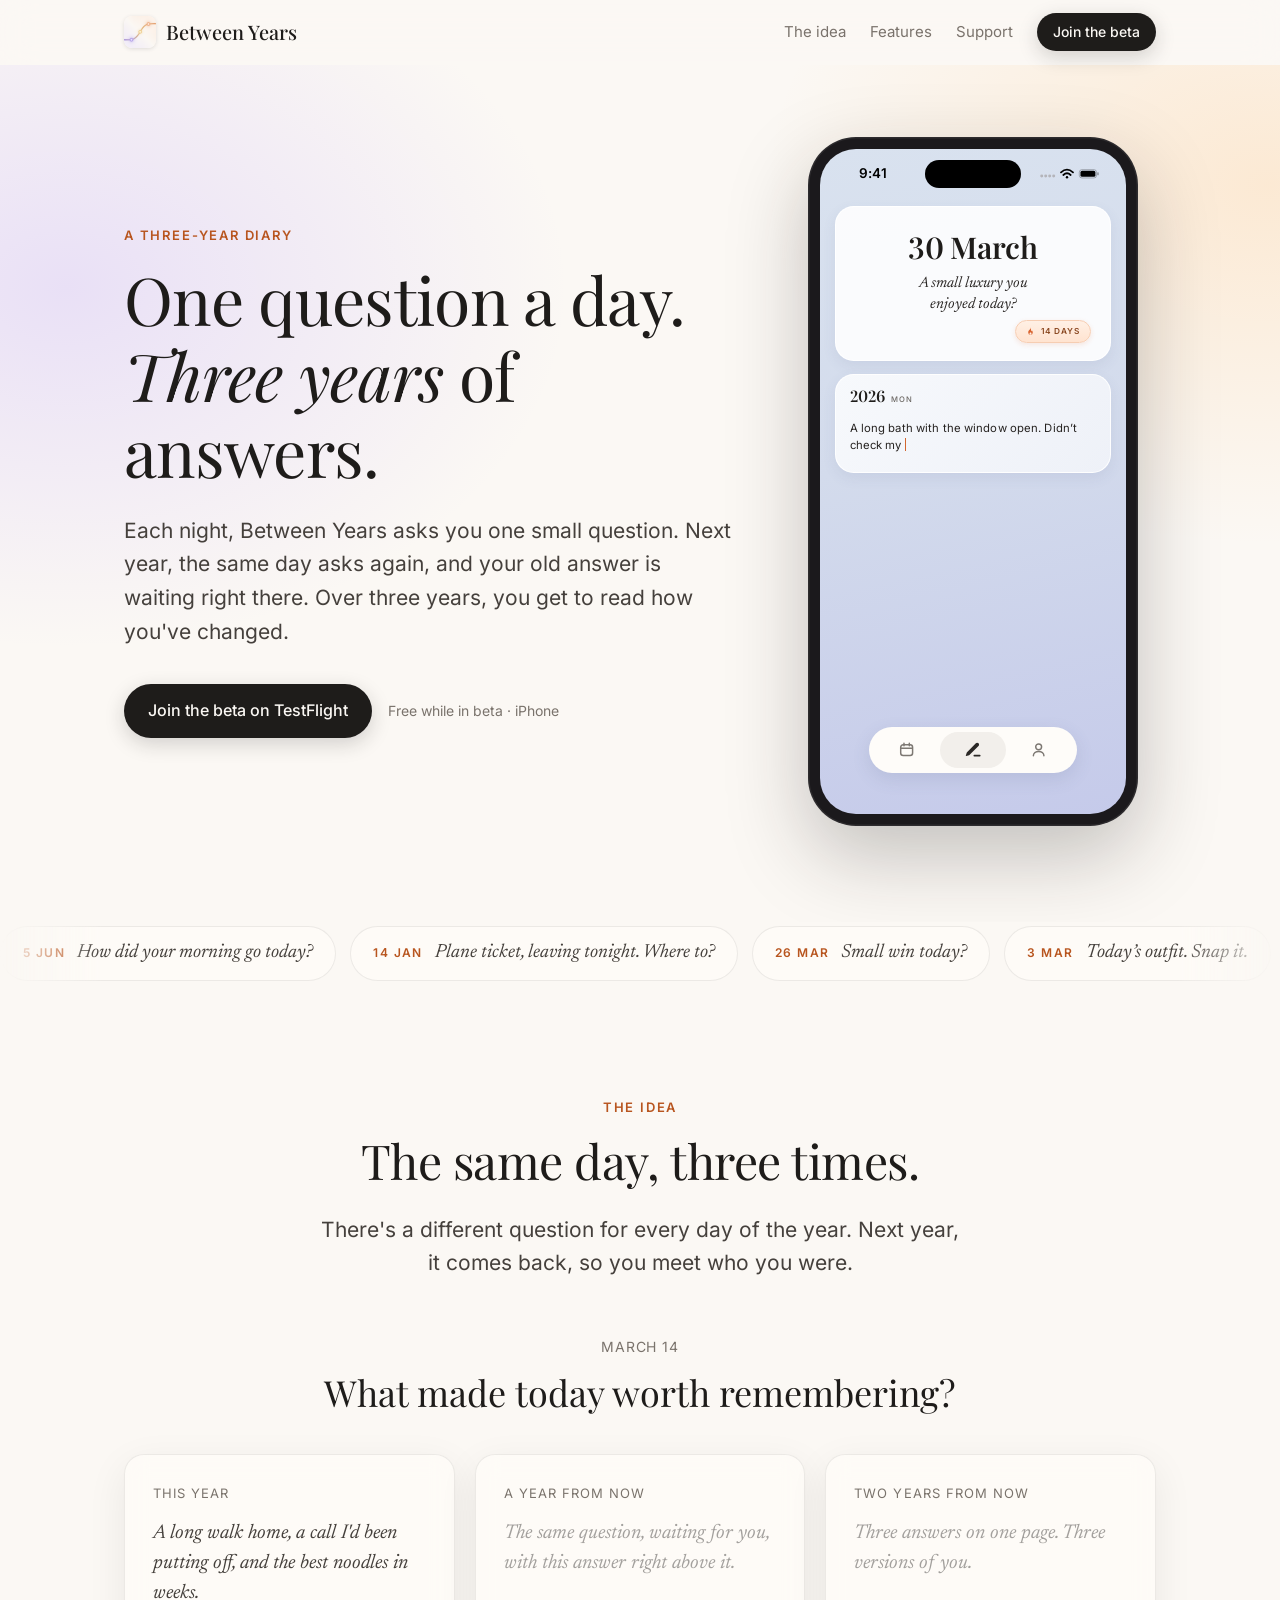
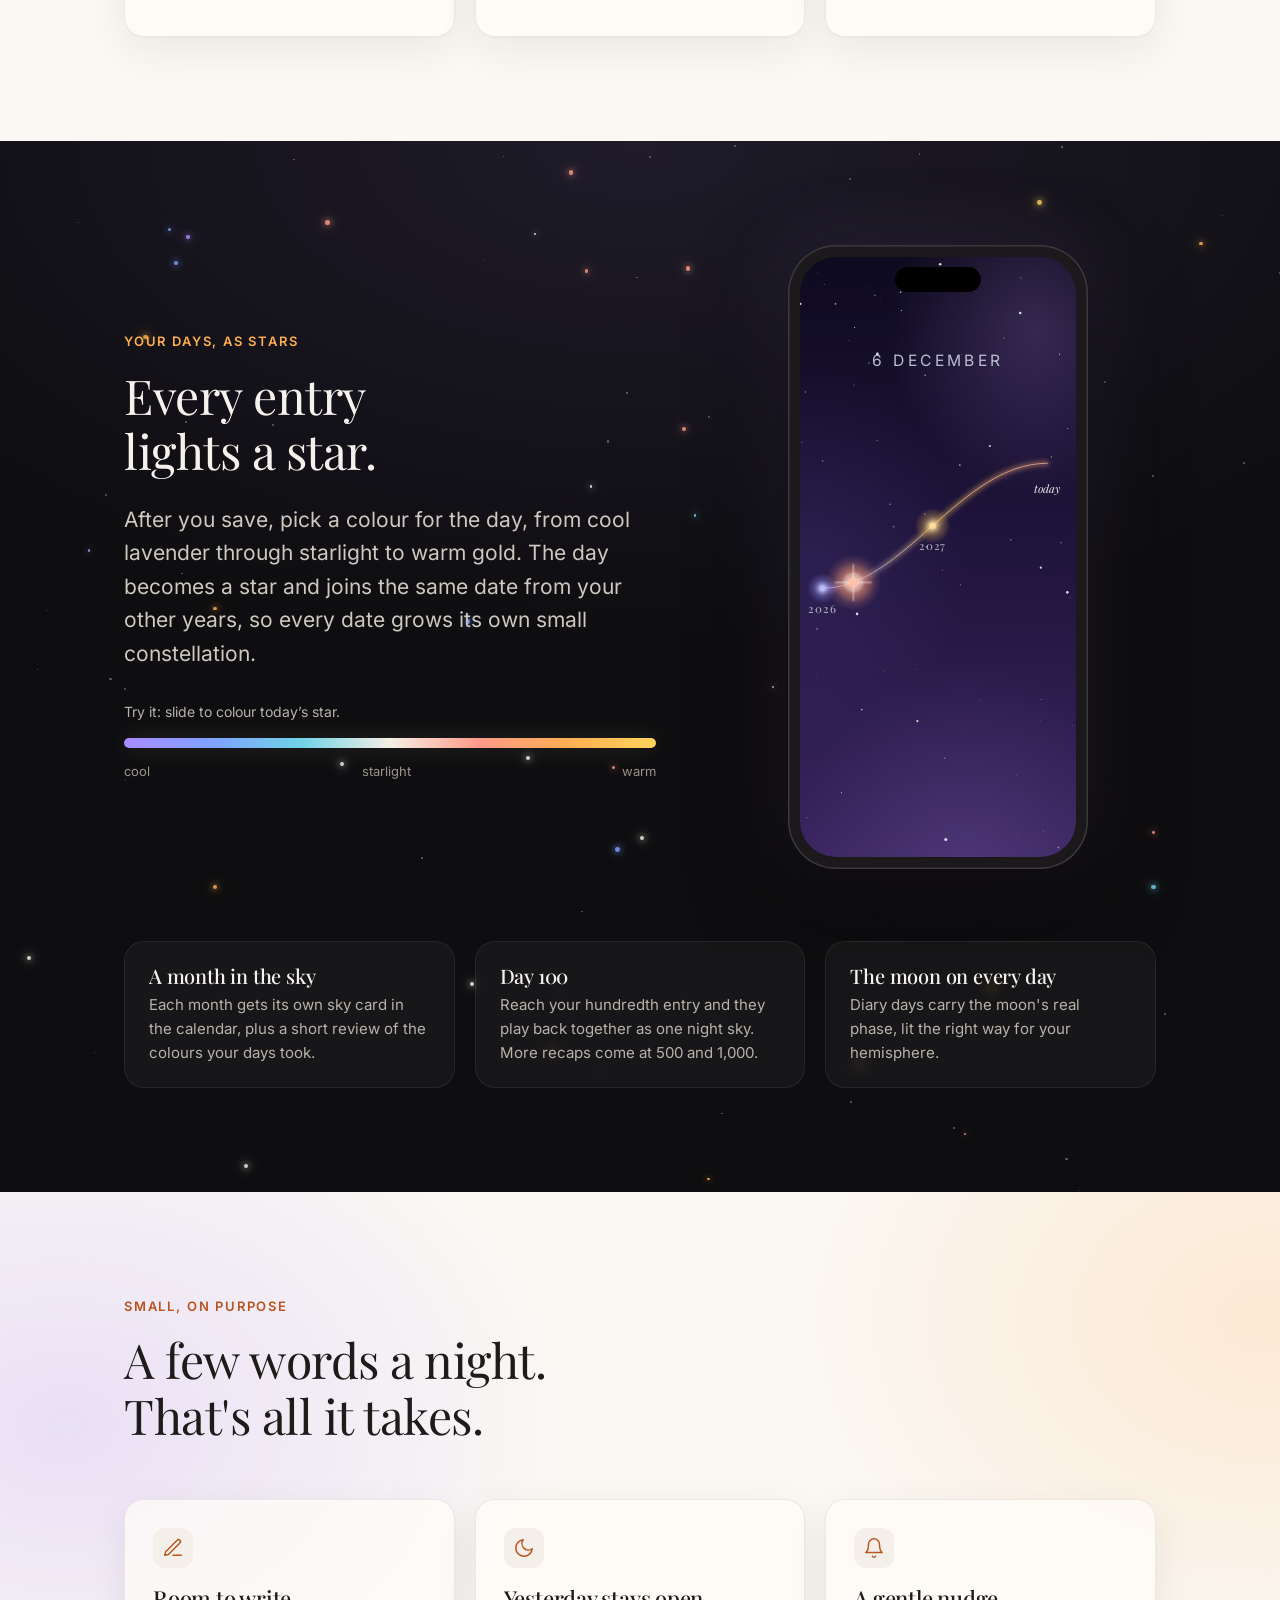
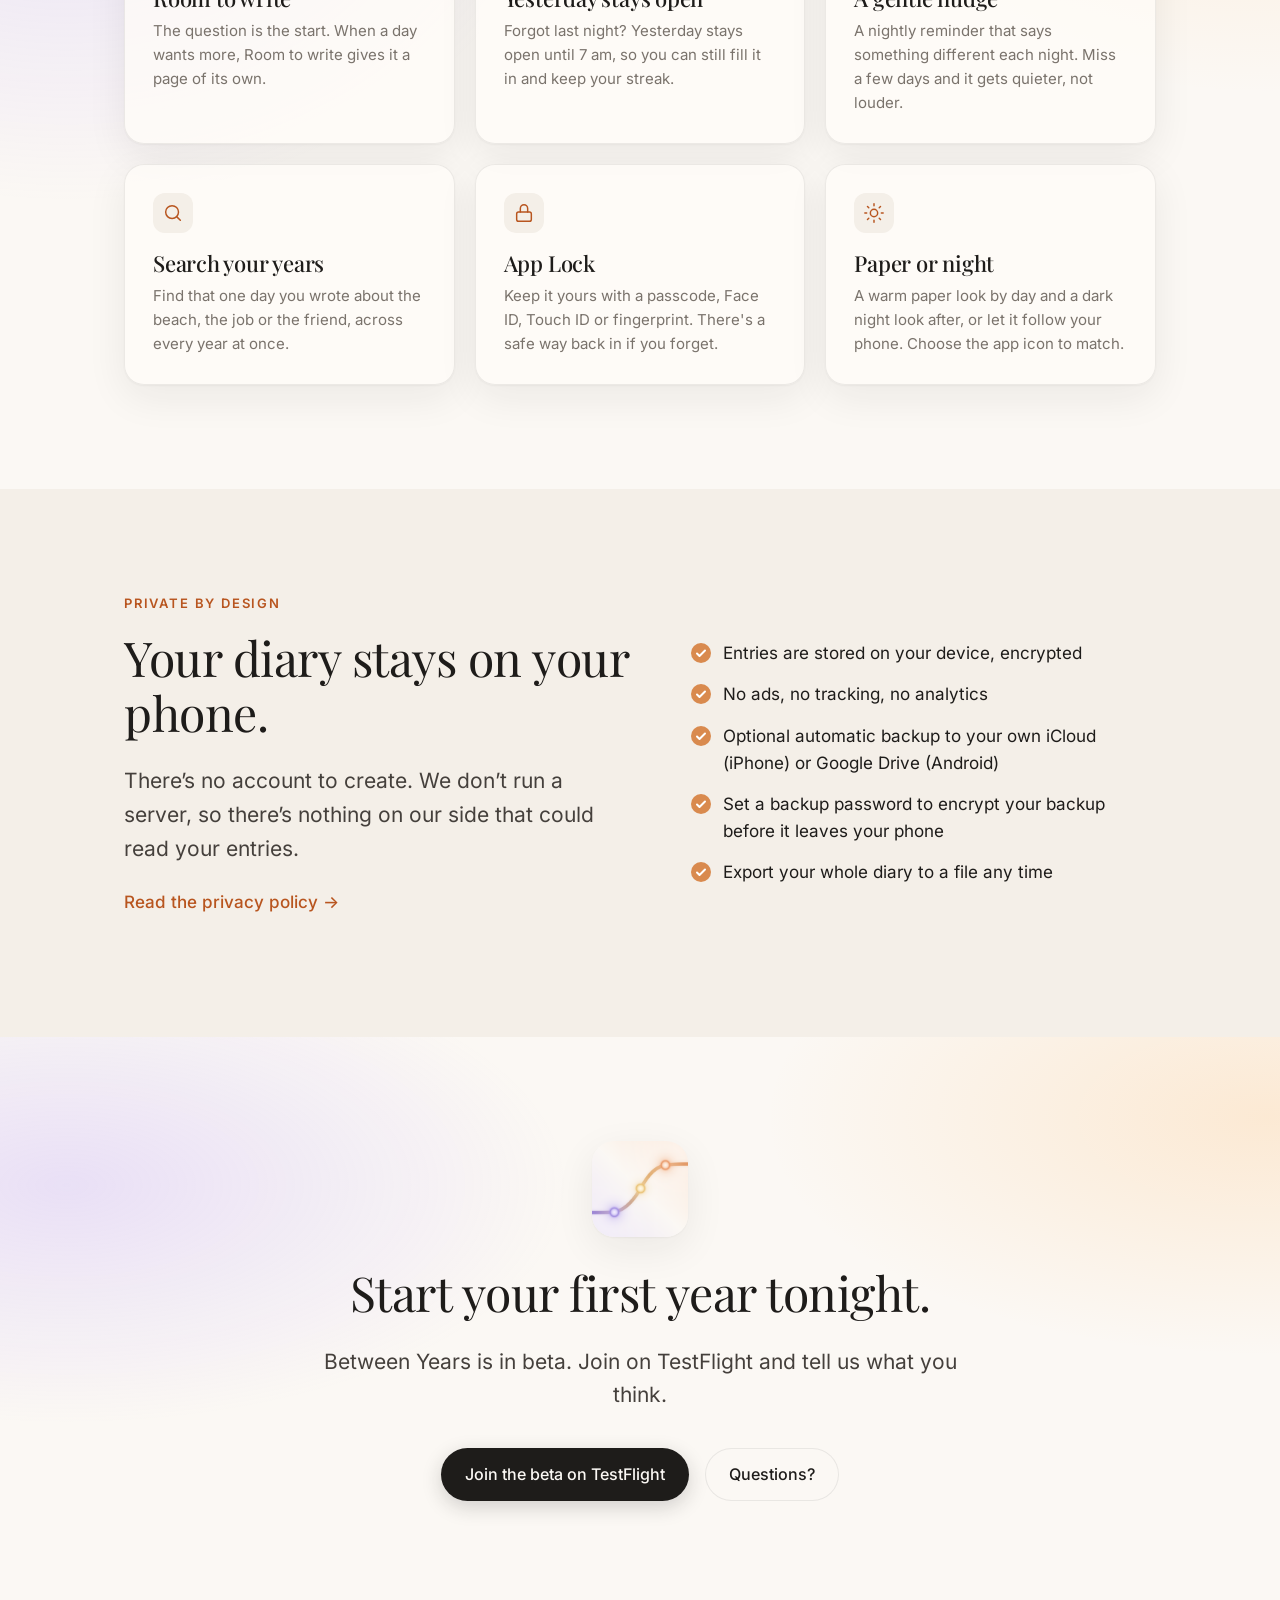
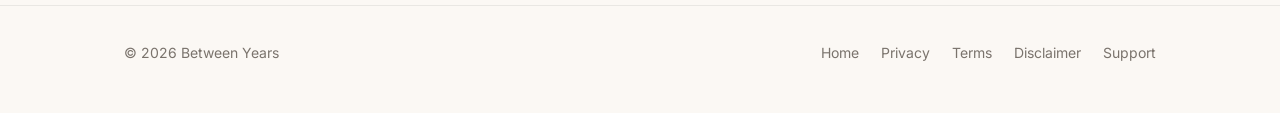
==== commit 0a7ae96b: "Add Terms of Use and Disclaimer; replace Privacy Policy Co-Authored-By: Claude Opus 5.5 <noreply@ant" ====
--- a/index.html
+++ b/index.html
@@ -13,7 +13,7 @@
   <link rel="icon" href="assets/img/favicon.png" type="image/png">
   <link rel="apple-touch-icon" href="assets/img/apple-touch-icon.png">
   <link rel="preload" href="assets/fonts/PlayfairDisplay-Regular.ttf" as="font" type="font/ttf" crossorigin>
-  <link rel="stylesheet" href="css/style.css?v=10">
+  <link rel="stylesheet" href="css/style.css?v=11">
   <script>document.documentElement.classList.add("js")</script>
 </head>
 <body>
@@ -249,8 +249,8 @@
       <ul class="checks reveal">
         <li>Entries are stored on your device, encrypted</li>
         <li>No ads, no tracking, no analytics</li>
-        <li>On iPhone, your diary is included in your iCloud Backup, and you can save exports to iCloud Drive</li>
-        <li>On Android, optional Google Drive backup, with the option to encrypt it with your own password before it leaves your phone</li>
+        <li>Optional automatic backup to your own iCloud (iPhone) or Google Drive (Android)</li>
+        <li>Set a backup password to encrypt your backup before it leaves your phone</li>
         <li>Export your whole diary to a file any time</li>
       </ul>
     </div>
@@ -276,12 +276,15 @@
   <div class="wrap">
     <span>© <span data-year>2026</span> Between Years</span>
     <nav aria-label="Footer">
+      <a href="index.html" aria-current="page">Home</a>
       <a href="privacy.html">Privacy</a>
+      <a href="terms.html">Terms</a>
+      <a href="disclaimer.html">Disclaimer</a>
       <a href="support.html">Support</a>
     </nav>
   </div>
 </footer>
 
-<script src="js/main.js?v=10"></script>
+<script src="js/main.js?v=11"></script>
 </body>
 </html>
--- a/css/style.css
+++ b/css/style.css
@@ -312,7 +312,7 @@
 /* Footer */
 .site-footer { border-top: 1px solid var(--card-border); padding: 36px 0 48px; font-size: 14px; color: var(--muted); }
 .site-footer .wrap { display: flex; flex-wrap: wrap; gap: 16px; justify-content: space-between; align-items: center; }
-.site-footer nav { display: flex; gap: 22px; }
+.site-footer nav { display: flex; flex-wrap: wrap; gap: 10px 22px; }
 .site-footer a { text-decoration: none; }
 .site-footer a:hover { color: var(--ink); }
 
@@ -326,6 +326,9 @@
 .doc li { margin: 6px 0; }
 .callout { margin-top: 32px; padding: 20px 24px; border-radius: var(--radius); background: var(--card); border: 1px solid var(--card-border); box-shadow: var(--shadow); }
 .callout p { margin: 0; }
+.doc h3 { font-size: 20px; margin: 28px 0 8px; }
+.doc .callout ul { margin: 10px 0 0; }
+.doc h2 + .callout { margin-top: 12px; }
 details.faq { border-bottom: 1px solid var(--card-border); padding: 20px 0; }
 details.faq summary { cursor: pointer; list-style: none; font-family: var(--serif); font-size: 21px; display: flex; justify-content: space-between; gap: 16px; }
 details.faq summary::-webkit-details-marker { display: none; }
